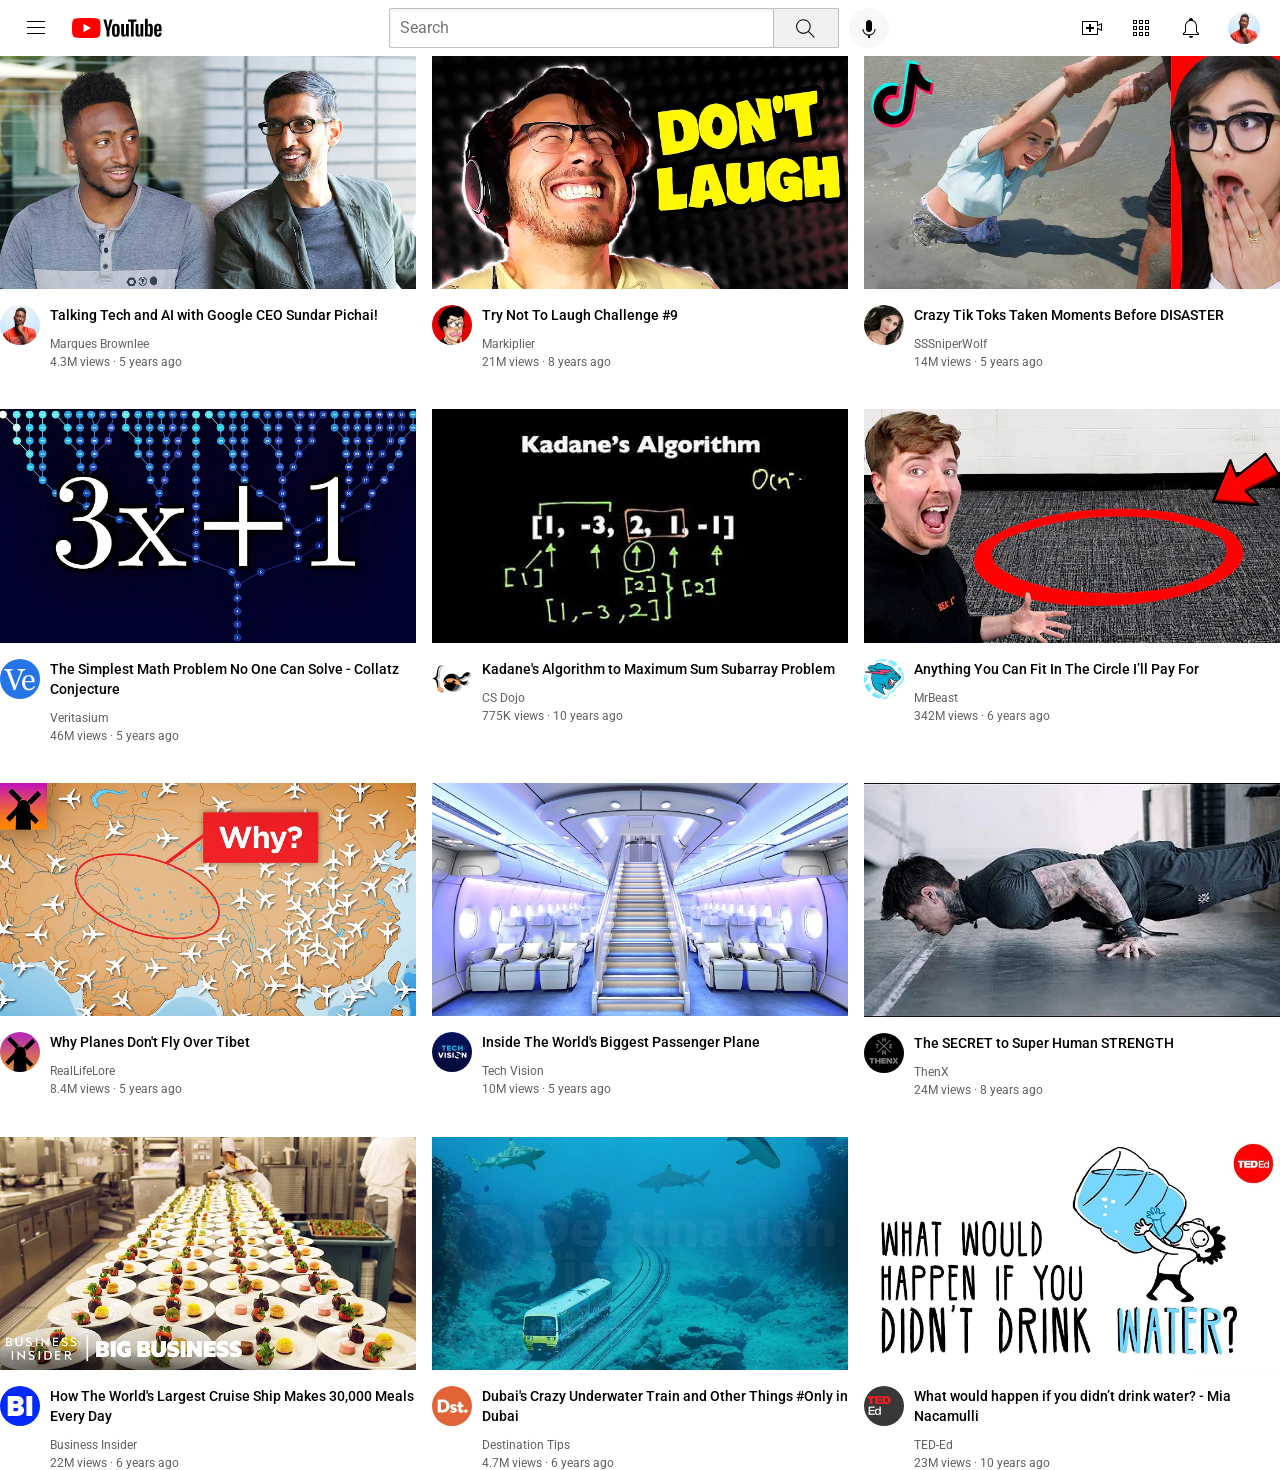
==== youtube-clone/index.html @ b902612a "Portfolio project added" ====
<!DOCTYPE html>
<html>
<head>
    <title>Youtube.com Clone</title>

    <link rel="preconnect" href="https://fonts.googleapis.com">
<link rel="preconnect" href="https://fonts.gstatic.com" crossorigin>
<link href="https://fonts.googleapis.com/css2?family=Roboto:wght@400;500;700&display=swap" rel="stylesheet">
    <link rel="stylesheet" href="styles/header.css">
    <link rel="stylesheet" href="styles/video.css">
    <link rel="stylesheet" href="styles/general.css">
</head>
<body>

  <div class="header">
    <div class="left-section">
      <img class="hamburger-menu" src="icons/hamburger-menu.svg" alt="">
      <img class="youtube-logo" src="icons/youtube-logo.svg" alt="">
    </div>
    <div class="middle-section">
      <input class="search-bar" type="text" placeholder="Search">
      <button class="search-button">
        <img class="search-icon" src="icons/search.svg" alt="">
      </button>
      <button class="mic-button">
        <img class="voice-search-icon" src="icons/voice-search-icon.svg" alt="">
      </button>
    </div>
    <div class="right-section">
      <img  class="upload-icon" src="icons/upload.svg">
      <img class="youtube-apps-icon" src="icons/youtube-apps.svg">
      <img class="notifications-icon" src="icons/notifications.svg">
      <img class="current-user-picture" src="channels/channel-1.jpg">
    </div>
    

  </div>


  <div class="video-grid">
    <div class="video-preview">
      <div class="thumbnail-row">
        <img class="thumbnail" src="thumbnails/thumbnail-1.webp" alt="">
      </div>
      <div class="video-info-grid">
        <div class="channel-picture">
          <img class="profile-picture" src="channels/channel-1.jpg">
        </div>
        <div class="video-info">
          <p class="video-title">Talking Tech and AI with Google CEO Sundar Pichai!</p>
          <p class="video-author">Marques Brownlee</p>
          <p class="video-stats">4.3M views &#183; 5 years ago</p>
        </div>
      </div>
      </div>

      <div class="video-preview">
      <div class="thumbnail-row">
        <img class="thumbnail" src="thumbnails/thumbnail-2.webp" alt="">
      </div>
      <div class="video-info-grid">
        <div class="channel-picture">
          <img class="profile-picture" src="channels/channel-2.jpg">
        </div>
        <div class="video-info">
          <p class="video-title">Try Not To Laugh Challenge #9</p>
          <p class="video-author">Markiplier</p>
          <p class="video-stats">21M views &#183; 8 years ago</p>
        </div>
      </div>
      </div>

      <div class="video-preview">
      <div class="thumbnail-row">
        <img class="thumbnail" src="thumbnails/thumbnail-3.webp" alt="">
      </div>
      <div class="video-info-grid">
        <div class="channel-picture">
          <img class="profile-picture" src="channels/channel-3.jpg">
        </div>
        <div class="video-info">
          <p class="video-title">Crazy Tik Toks Taken Moments Before DISASTER</p>
          <p class="video-author">SSSniperWolf</p>
          <p class="video-stats">14M views &#183; 5 years ago</p>
        </div>
      </div>
      </div>

      <div class="video-preview">
      <div class="thumbnail-row">
        <img class="thumbnail" src="thumbnails/thumbnail-4.webp" alt="">
      </div>
      <div class="video-info-grid">
        <div class="channel-picture">
          <img class="profile-picture" src="channels/channel-4.jpg">
        </div>
        <div class="video-info">
          <p class="video-title">The Simplest Math Problem No One Can Solve - Collatz Conjecture</p>
          <p class="video-author">Veritasium</p>
          <p class="video-stats">46M views &#183; 5 years ago</p>
        </div>
      </div>
      </div>

      <div class="video-preview">
      <div class="thumbnail-row">
        <img class="thumbnail" src="thumbnails/thumbnail-5.webp" alt="">
      </div>
      <div class="video-info-grid">
        <div class="channel-picture">
          <img class="profile-picture" src="channels/channel-5.jpg">
        </div>
        <div class="video-info">
          <p class="video-title"> Kadane's Algorithm to Maximum Sum Subarray Problem</p>
          <p class="video-author">CS Dojo</p>
          <p class="video-stats">775K views &#183; 10 years ago</p>
        </div>
      </div>
      </div>

      <div class="video-preview">
      <div class="thumbnail-row">
        <img class="thumbnail" src="thumbnails/thumbnail-6.webp" alt="">
      </div>
      <div class="video-info-grid">
        <div class="channel-picture">
          <img class="profile-picture" src="channels/channel-6.jpg">
        </div>
        <div class="video-info">
          <p class="video-title"> Anything You Can Fit In The Circle I’ll Pay For</p>
          <p class="video-author">MrBeast</p>
          <p class="video-stats">342M views &#183; 6 years ago</p>
        </div>
      </div>
      </div>

      <div class="video-preview">
      <div class="thumbnail-row">
        <img class="thumbnail" src="thumbnails/thumbnail-7.webp" alt="">
      </div>
      <div class="video-info-grid">
        <div class="channel-picture">
          <img class="profile-picture" src="channels/channel-7.jpg">
        </div>
        <div class="video-info">
          <p class="video-title"> Why Planes Don't Fly Over Tibet</p>
          <p class="video-author">RealLifeLore</p>
          <p class="video-stats">8.4M views &#183; 5 years ago</p>
        </div>
      </div>
      </div>

      <div class="video-preview">
      <div class="thumbnail-row">
        <img class="thumbnail" src="thumbnails/thumbnail-8.webp" alt="">
      </div>
      <div class="video-info-grid">
        <div class="channel-picture">
          <img class="profile-picture" src="channels/channel-8.jpg">
        </div>
        <div class="video-info">
          <p class="video-title">Inside The World's Biggest Passenger Plane</p>
          <p class="video-author">Tech Vision</p>
          <p class="video-stats">10M views &#183; 5 years ago</p>
        </div>
      </div>
      </div>

      <div class="video-preview">
      <div class="thumbnail-row">
        <img class="thumbnail" src="thumbnails/thumbnail-9.webp" alt="">
      </div>
      <div class="video-info-grid">
        <div class="channel-picture">
          <img class="profile-picture" src="channels/channel-9.jpg">
        </div>
        <div class="video-info">
          <p class="video-title">The SECRET to Super Human STRENGTH</p>
          <p class="video-author">ThenX</p>
          <p class="video-stats">24M views &#183; 8 years ago</p>
        </div>
      </div>
      </div>

      <div class="video-preview">
      <div class="thumbnail-row">
        <img class="thumbnail" src="thumbnails/thumbnail-10.webp" alt="">
      </div>
      <div class="video-info-grid">
        <div class="channel-picture">
          <img class="profile-picture" src="channels/channel-10.jpg">
        </div>
        <div class="video-info">
          <p class="video-title">How The World's Largest Cruise Ship Makes 30,000 Meals Every Day</p>
          <p class="video-author">Business Insider</p>
          <p class="video-stats">22M views &#183; 6 years ago</p>
        </div>
      </div>
      </div>

      <div class="video-preview">
      <div class="thumbnail-row">
        <img class="thumbnail" src="thumbnails/thumbnail-11.webp" alt="">
      </div>
      <div class="video-info-grid">
        <div class="channel-picture">
          <img class="profile-picture" src="channels/channel-11.jpg">
        </div>
        <div class="video-info">
          <p class="video-title">Dubai's Crazy Underwater Train and Other Things #Only in Dubai</p>
          <p class="video-author">Destination Tips</p>
          <p class="video-stats">4.7M views &#183; 6 years ago</p>
        </div>
      </div>
      </div>

      <div class="video-preview">
      <div class="thumbnail-row">
        <img class="thumbnail" src="thumbnails/thumbnail-12.webp" alt="">
      </div>
      <div class="video-info-grid">
        <div class="channel-picture">
          <img class="profile-picture" src="channels/channel-12.jpg">
        </div>
        <div class="video-info">
          <p class="video-title">What would happen if you didn’t drink water? - Mia Nacamulli</p>
          <p class="video-author">TED-Ed</p>
          <p class="video-stats">23M views &#183; 10 years ago</p>
        </div>
      </div>
      </div>
  </div>
</body>
</html>
---- youtube-clone/styles/header.css ----
.search-bar{
                font-size:20px;
                display:block;
}
.header{
    height:56px;
    display:flex;
    flex-direction:row;
    justify-content:space-between;
}
.left-section{
    display:flex;
    align-items:center;
}
.hamburger-menu{
    height:24px;
    margin-right:24px;
    margin-left:24px;
}
.youtube-logo{
    height:20px;
}
.middle-section{
    flex:1;
    margin-left:70px;
    margin-right:35px;
    max-width:500px;
    display:flex;
    align-items:center;
}
.search-button{
    height:40px;
    width:66px;
    background-color:rgb(240, 240, 240);
    border:1px solid rgb(192, 192, 192);
    margin-left:-1px;
    margin-right:10px;
}
.mic-button{
    height:40px;
    width:40px;
    border-radius:20px;
    border:none;
    background-color:rgb(248, 248, 248);
}
.voice-search-icon{
    height:24px;
    margin-top:4px;
    
}
.search-icon{
    height:25px;
    margin-top:4px;
}
.search-bar{
    flex:1;
    height:36px;
    padding-left:10px;
    font-size:16px;
    border:1px solid rgb(192, 192, 192);
    border-radius:2px;
    box-shadow:inset 1px 2px 3px rgba(0,0,0,0.05);
    width:0;
}
.search-bar::placeholder{
    font-size:16px;
    font-family:Roboto,Arial;
}
.right-section{
    width:180px;
    margin-right:20px;
    display:flex;
    align-items:center;
    justify-content:space-between;
    flex-shrink:0;
}
.upload-icon{
    height:24px;
}
.youtube-apps-icon{
    height:24px;
}
.notifications-icon{
    height:24px;
}
.current-user-picture{
    height:32px;
    width:32px;
    border-radius:50%;
}
---- youtube-clone/styles/video.css ----
.thumbnail{
            width:100%;
            
            }
            
            .video-title{
            margin-top: 0px;
            font-size: 14px;
            font-weight: 500;
            line-height: 20px;
            margin-bottom:12px;
            }

            .video-info-grid{
            display:grid;
            grid-template-columns: 50px 1fr;
            }
            
            .profile-picture{
            width:40px;
            border-radius:50px;
            }
            .thumbnail-row{
            margin-bottom:12px;
            }

            .video-author,.video-stats{
            font-size:12px;
            color:rgb(96,96,96);
            }
            .video-author{
            margin-bottom:4px;
            }
            .video-grid{
            display:grid;
            grid-template-columns:1fr 1fr 1fr;
            column-gap:16px;
            row-gap:40px;
            }
---- youtube-clone/styles/general.css ----
p{
            font-family:Roboto,sans-serif;
            margin-top: 0;
            margin-bottom: 0;
        }
body{
    margin:0;
    }
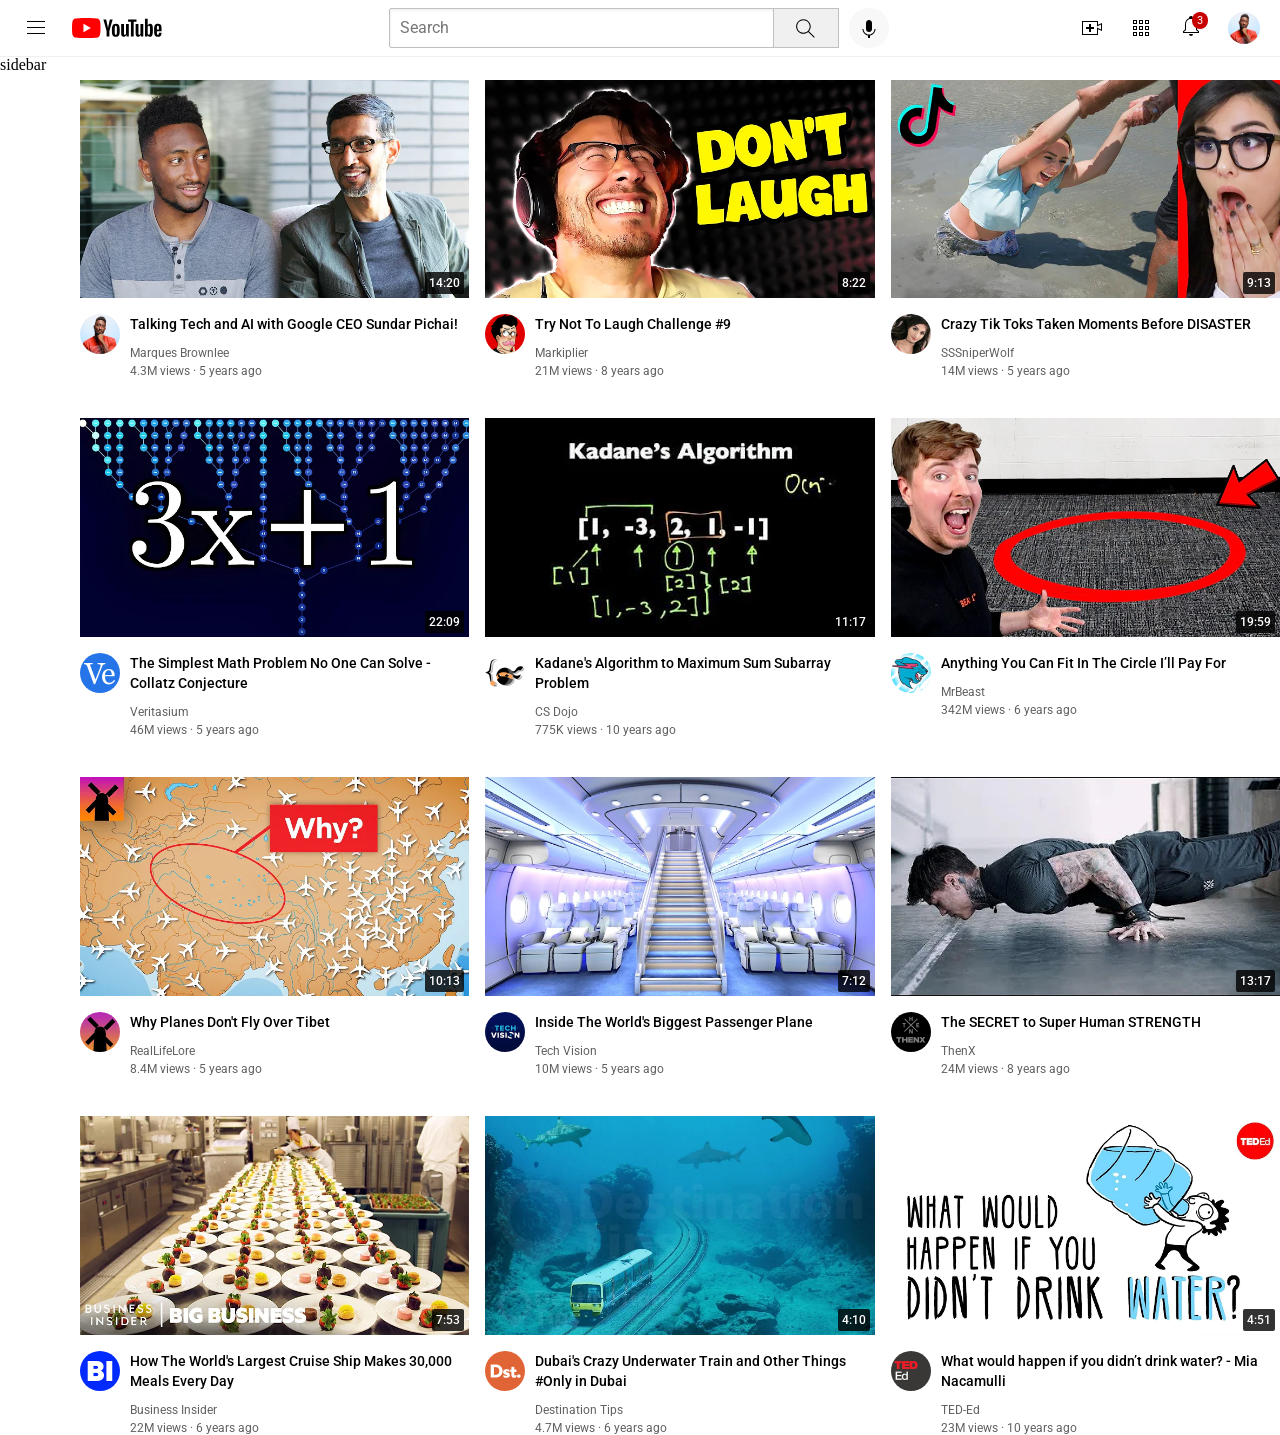
==== commit 315d478d: "covered positions in css" ====
--- a/youtube-clone/index.html
+++ b/youtube-clone/index.html
@@ -9,6 +9,7 @@
     <link rel="stylesheet" href="styles/header.css">
     <link rel="stylesheet" href="styles/video.css">
     <link rel="stylesheet" href="styles/general.css">
+    <link rel="stylesheet" href="styles/sidebar.css">
 </head>
 <body>
 
@@ -29,11 +30,16 @@
     <div class="right-section">
       <img  class="upload-icon" src="icons/upload.svg">
       <img class="youtube-apps-icon" src="icons/youtube-apps.svg">
-      <img class="notifications-icon" src="icons/notifications.svg">
+      <div class="notifications-icon-container">
+              <img class="notifications-icon" src="icons/notifications.svg">
+              <div class="notifications-count">3</div>
+      </div>
       <img class="current-user-picture" src="channels/channel-1.jpg">
     </div>
-    
-
+  </div>
+
+  <div class="sidebar">
+    sidebar
   </div>
 
 
@@ -41,6 +47,7 @@
     <div class="video-preview">
       <div class="thumbnail-row">
         <img class="thumbnail" src="thumbnails/thumbnail-1.webp" alt="">
+        <div class="video-time">14:20</div>
       </div>
       <div class="video-info-grid">
         <div class="channel-picture">
@@ -57,6 +64,7 @@
       <div class="video-preview">
       <div class="thumbnail-row">
         <img class="thumbnail" src="thumbnails/thumbnail-2.webp" alt="">
+        <div class="video-time">8:22</div>
       </div>
       <div class="video-info-grid">
         <div class="channel-picture">
@@ -73,6 +81,7 @@
       <div class="video-preview">
       <div class="thumbnail-row">
         <img class="thumbnail" src="thumbnails/thumbnail-3.webp" alt="">
+        <div class="video-time">9:13</div>
       </div>
       <div class="video-info-grid">
         <div class="channel-picture">
@@ -89,6 +98,7 @@
       <div class="video-preview">
       <div class="thumbnail-row">
         <img class="thumbnail" src="thumbnails/thumbnail-4.webp" alt="">
+        <div class="video-time">22:09</div>
       </div>
       <div class="video-info-grid">
         <div class="channel-picture">
@@ -105,6 +115,7 @@
       <div class="video-preview">
       <div class="thumbnail-row">
         <img class="thumbnail" src="thumbnails/thumbnail-5.webp" alt="">
+        <div class="video-time">11:17</div>
       </div>
       <div class="video-info-grid">
         <div class="channel-picture">
@@ -121,6 +132,7 @@
       <div class="video-preview">
       <div class="thumbnail-row">
         <img class="thumbnail" src="thumbnails/thumbnail-6.webp" alt="">
+        <div class="video-time">19:59</div>
       </div>
       <div class="video-info-grid">
         <div class="channel-picture">
@@ -137,6 +149,7 @@
       <div class="video-preview">
       <div class="thumbnail-row">
         <img class="thumbnail" src="thumbnails/thumbnail-7.webp" alt="">
+        <div class="video-time">10:13</div>
       </div>
       <div class="video-info-grid">
         <div class="channel-picture">
@@ -153,6 +166,7 @@
       <div class="video-preview">
       <div class="thumbnail-row">
         <img class="thumbnail" src="thumbnails/thumbnail-8.webp" alt="">
+        <div class="video-time">7:12</div>
       </div>
       <div class="video-info-grid">
         <div class="channel-picture">
@@ -169,6 +183,7 @@
       <div class="video-preview">
       <div class="thumbnail-row">
         <img class="thumbnail" src="thumbnails/thumbnail-9.webp" alt="">
+        <div class="video-time">13:17</div>
       </div>
       <div class="video-info-grid">
         <div class="channel-picture">
@@ -185,6 +200,7 @@
       <div class="video-preview">
       <div class="thumbnail-row">
         <img class="thumbnail" src="thumbnails/thumbnail-10.webp" alt="">
+        <div class="video-time">7:53</div>
       </div>
       <div class="video-info-grid">
         <div class="channel-picture">
@@ -201,6 +217,7 @@
       <div class="video-preview">
       <div class="thumbnail-row">
         <img class="thumbnail" src="thumbnails/thumbnail-11.webp" alt="">
+        <div class="video-time">4:10</div>
       </div>
       <div class="video-info-grid">
         <div class="channel-picture">
@@ -217,6 +234,7 @@
       <div class="video-preview">
       <div class="thumbnail-row">
         <img class="thumbnail" src="thumbnails/thumbnail-12.webp" alt="">
+        <div class="video-time">4:51</div>
       </div>
       <div class="video-info-grid">
         <div class="channel-picture">
--- a/youtube-clone/styles/header.css
+++ b/youtube-clone/styles/header.css
@@ -7,6 +7,13 @@
     display:flex;
     flex-direction:row;
     justify-content:space-between;
+    position:fixed;
+    top:0;
+    left:0;
+    right:0;
+    background-color:rgb(255, 255, 255);
+    border-bottom:1px solid rgb(240, 240, 240);
+    z-index:100;
 }
 .left-section{
     display:flex;
@@ -83,6 +90,21 @@
 .notifications-icon{
     height:24px;
 }
+.notifications-icon-container{
+    position: relative;
+}
+.notifications-count{
+    position: absolute;
+    top:-2px;
+    right:-5px;
+    background-color: rgb(200,0,0);
+    color:white;
+    font-family:Roboto,Arial;
+    font-size:11px;
+    padding:2px 5px 2px 5px;
+    border-radius:12px;
+
+}
 .current-user-picture{
     height:32px;
     width:32px;
--- a/youtube-clone/styles/video.css
+++ b/youtube-clone/styles/video.css
@@ -23,6 +23,7 @@
             }
             .thumbnail-row{
             margin-bottom:12px;
+            position:relative;
             }
 
             .video-author,.video-stats{
@@ -37,4 +38,20 @@
             grid-template-columns:1fr 1fr 1fr;
             column-gap:16px;
             row-gap:40px;
+            }
+            .video-time{
+                font-family:Roboto,Arial;
+                font-size:12px;
+                font-weight: 500;
+                padding-bottom:4px;
+                padding-top: 4px;
+                padding-left: 4px;
+                padding-right: 4px;
+                background-color:rgba(0,0,0,0.8);
+                border-radius: 2px;
+                color:white;
+                position:absolute;
+                bottom:8px;
+                right:5px;
+
             }
--- a/youtube-clone/styles/general.css
+++ b/youtube-clone/styles/general.css
@@ -5,4 +5,6 @@
         }
 body{
     margin:0;
+    padding-top:80px;
+    padding-left:80px;
     }
--- a/youtube-clone/styles/sidebar.css
+++ b/youtube-clone/styles/sidebar.css
@@ -0,0 +1,10 @@
+.sidebar{
+    position:fixed;
+    left:0;
+    bottom:0;
+    top:56px;
+    background-color:white;
+    width:72px;
+
+
+}
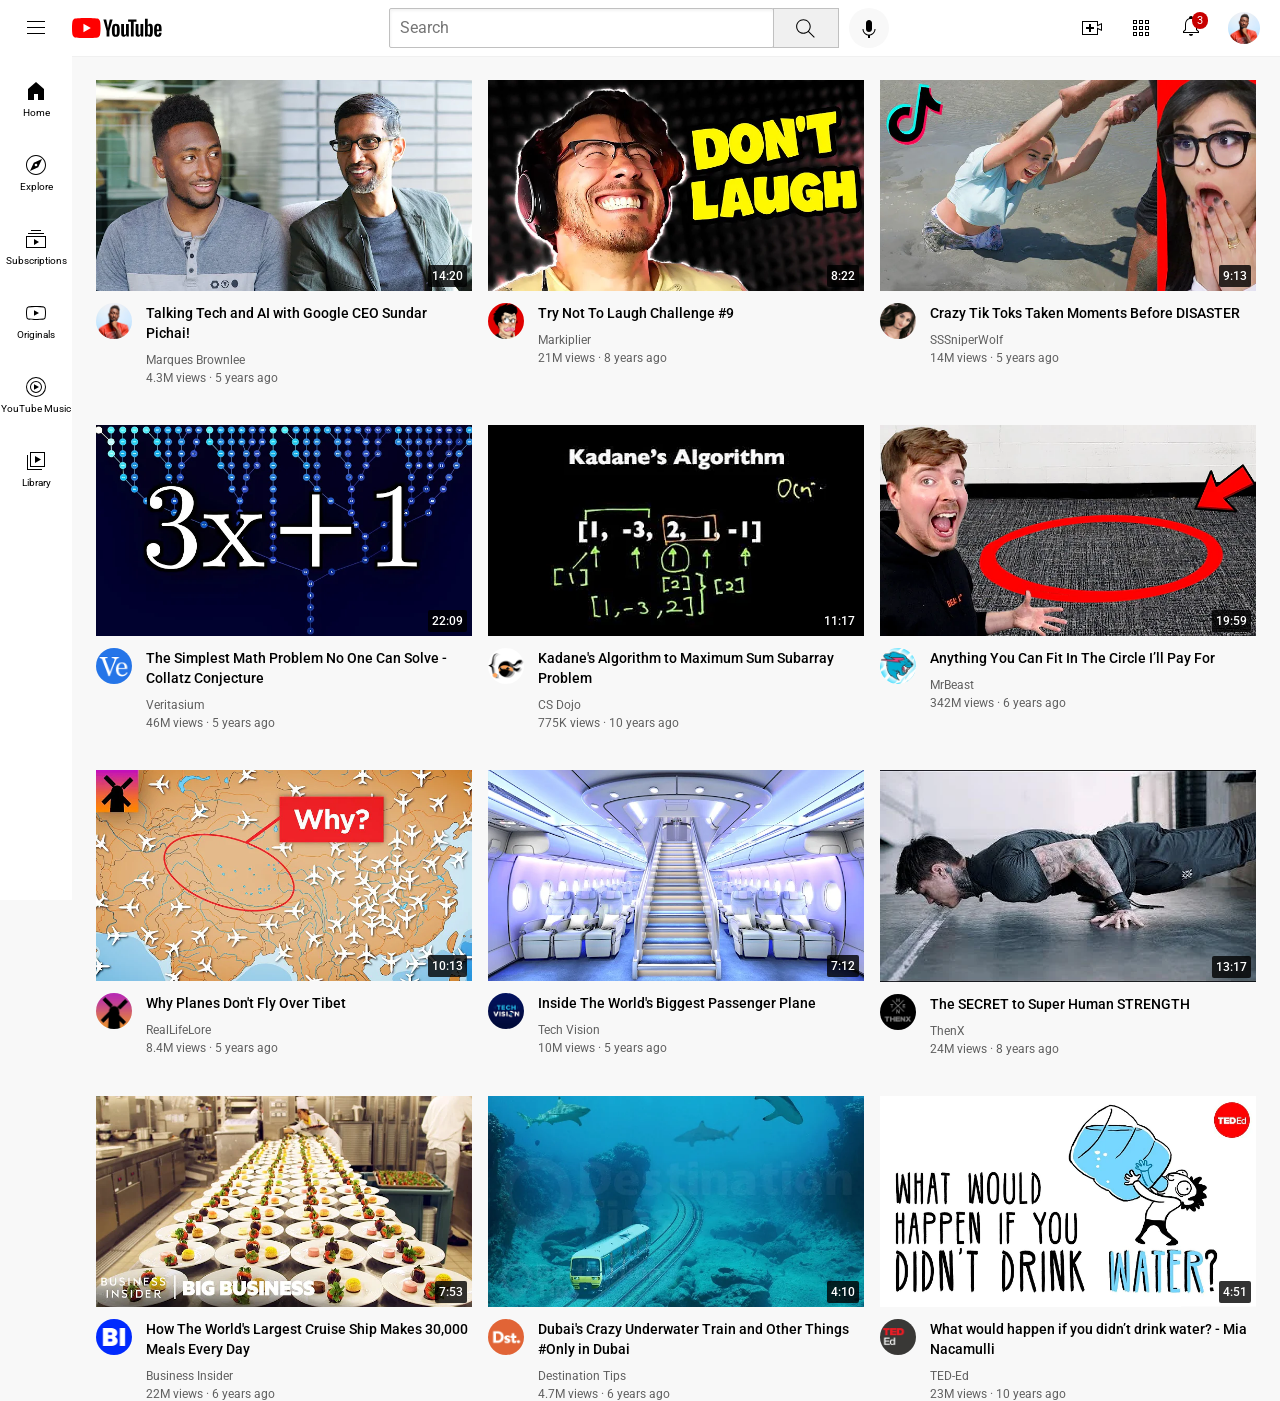
==== commit 20b9f6ae: "Added tooltip" ====
--- a/youtube-clone/index.html
+++ b/youtube-clone/index.html
@@ -1,16 +1,18 @@
 <!DOCTYPE html>
 <html>
+
 <head>
-    <title>Youtube.com Clone</title>
-
-    <link rel="preconnect" href="https://fonts.googleapis.com">
-<link rel="preconnect" href="https://fonts.gstatic.com" crossorigin>
-<link href="https://fonts.googleapis.com/css2?family=Roboto:wght@400;500;700&display=swap" rel="stylesheet">
-    <link rel="stylesheet" href="styles/header.css">
-    <link rel="stylesheet" href="styles/video.css">
-    <link rel="stylesheet" href="styles/general.css">
-    <link rel="stylesheet" href="styles/sidebar.css">
+  <title>Youtube.com Clone</title>
+
+  <link rel="preconnect" href="https://fonts.googleapis.com">
+  <link rel="preconnect" href="https://fonts.gstatic.com" crossorigin>
+  <link href="https://fonts.googleapis.com/css2?family=Roboto:wght@400;500;700&display=swap" rel="stylesheet">
+  <link rel="stylesheet" href="styles/header.css">
+  <link rel="stylesheet" href="styles/video.css">
+  <link rel="stylesheet" href="styles/general.css">
+  <link rel="stylesheet" href="styles/sidebar.css">
 </head>
+
 <body>
 
   <div class="header">
@@ -22,24 +24,48 @@
       <input class="search-bar" type="text" placeholder="Search">
       <button class="search-button">
         <img class="search-icon" src="icons/search.svg" alt="">
+        <div class="tooltip">Search</div>
       </button>
       <button class="mic-button">
         <img class="voice-search-icon" src="icons/voice-search-icon.svg" alt="">
       </button>
     </div>
     <div class="right-section">
-      <img  class="upload-icon" src="icons/upload.svg">
+      <img class="upload-icon" src="icons/upload.svg">
       <img class="youtube-apps-icon" src="icons/youtube-apps.svg">
       <div class="notifications-icon-container">
-              <img class="notifications-icon" src="icons/notifications.svg">
-              <div class="notifications-count">3</div>
+        <img class="notifications-icon" src="icons/notifications.svg">
+        <div class="notifications-count">3</div>
       </div>
       <img class="current-user-picture" src="channels/channel-1.jpg">
     </div>
   </div>
 
   <div class="sidebar">
-    sidebar
+    <div class="sidebar-links">
+      <img src="icons/home.svg">
+      <div>Home</div>
+    </div>
+    <div class="sidebar-links">
+      <img src="icons/explore.svg">
+      <div>Explore</div>
+    </div>
+    <div class="sidebar-links">
+      <img src="icons/subscriptions.svg">
+      <div>Subscriptions</div>
+    </div>
+    <div class="sidebar-links">
+      <img src="icons/originals.svg">
+      <div>Originals</div>
+    </div>
+    <div class="sidebar-links">
+      <img src="icons/youtube-music.svg">
+      <div>YouTube Music</div>
+    </div>
+    <div class="sidebar-links">
+      <img src="icons/library.svg">
+      <div>Library</div>
+    </div>
   </div>
 
 
@@ -59,9 +85,9 @@
           <p class="video-stats">4.3M views &#183; 5 years ago</p>
         </div>
       </div>
-      </div>
-
-      <div class="video-preview">
+    </div>
+
+    <div class="video-preview">
       <div class="thumbnail-row">
         <img class="thumbnail" src="thumbnails/thumbnail-2.webp" alt="">
         <div class="video-time">8:22</div>
@@ -76,9 +102,9 @@
           <p class="video-stats">21M views &#183; 8 years ago</p>
         </div>
       </div>
-      </div>
-
-      <div class="video-preview">
+    </div>
+
+    <div class="video-preview">
       <div class="thumbnail-row">
         <img class="thumbnail" src="thumbnails/thumbnail-3.webp" alt="">
         <div class="video-time">9:13</div>
@@ -93,9 +119,9 @@
           <p class="video-stats">14M views &#183; 5 years ago</p>
         </div>
       </div>
-      </div>
-
-      <div class="video-preview">
+    </div>
+
+    <div class="video-preview">
       <div class="thumbnail-row">
         <img class="thumbnail" src="thumbnails/thumbnail-4.webp" alt="">
         <div class="video-time">22:09</div>
@@ -110,9 +136,9 @@
           <p class="video-stats">46M views &#183; 5 years ago</p>
         </div>
       </div>
-      </div>
-
-      <div class="video-preview">
+    </div>
+
+    <div class="video-preview">
       <div class="thumbnail-row">
         <img class="thumbnail" src="thumbnails/thumbnail-5.webp" alt="">
         <div class="video-time">11:17</div>
@@ -127,9 +153,9 @@
           <p class="video-stats">775K views &#183; 10 years ago</p>
         </div>
       </div>
-      </div>
-
-      <div class="video-preview">
+    </div>
+
+    <div class="video-preview">
       <div class="thumbnail-row">
         <img class="thumbnail" src="thumbnails/thumbnail-6.webp" alt="">
         <div class="video-time">19:59</div>
@@ -144,9 +170,9 @@
           <p class="video-stats">342M views &#183; 6 years ago</p>
         </div>
       </div>
-      </div>
-
-      <div class="video-preview">
+    </div>
+
+    <div class="video-preview">
       <div class="thumbnail-row">
         <img class="thumbnail" src="thumbnails/thumbnail-7.webp" alt="">
         <div class="video-time">10:13</div>
@@ -161,9 +187,9 @@
           <p class="video-stats">8.4M views &#183; 5 years ago</p>
         </div>
       </div>
-      </div>
-
-      <div class="video-preview">
+    </div>
+
+    <div class="video-preview">
       <div class="thumbnail-row">
         <img class="thumbnail" src="thumbnails/thumbnail-8.webp" alt="">
         <div class="video-time">7:12</div>
@@ -178,9 +204,9 @@
           <p class="video-stats">10M views &#183; 5 years ago</p>
         </div>
       </div>
-      </div>
-
-      <div class="video-preview">
+    </div>
+
+    <div class="video-preview">
       <div class="thumbnail-row">
         <img class="thumbnail" src="thumbnails/thumbnail-9.webp" alt="">
         <div class="video-time">13:17</div>
@@ -195,9 +221,9 @@
           <p class="video-stats">24M views &#183; 8 years ago</p>
         </div>
       </div>
-      </div>
-
-      <div class="video-preview">
+    </div>
+
+    <div class="video-preview">
       <div class="thumbnail-row">
         <img class="thumbnail" src="thumbnails/thumbnail-10.webp" alt="">
         <div class="video-time">7:53</div>
@@ -212,9 +238,9 @@
           <p class="video-stats">22M views &#183; 6 years ago</p>
         </div>
       </div>
-      </div>
-
-      <div class="video-preview">
+    </div>
+
+    <div class="video-preview">
       <div class="thumbnail-row">
         <img class="thumbnail" src="thumbnails/thumbnail-11.webp" alt="">
         <div class="video-time">4:10</div>
@@ -229,9 +255,9 @@
           <p class="video-stats">4.7M views &#183; 6 years ago</p>
         </div>
       </div>
-      </div>
-
-      <div class="video-preview">
+    </div>
+
+    <div class="video-preview">
       <div class="thumbnail-row">
         <img class="thumbnail" src="thumbnails/thumbnail-12.webp" alt="">
         <div class="video-time">4:51</div>
@@ -246,7 +272,8 @@
           <p class="video-stats">23M views &#183; 10 years ago</p>
         </div>
       </div>
-      </div>
+    </div>
   </div>
 </body>
+
 </html>
--- a/youtube-clone/styles/header.css
+++ b/youtube-clone/styles/header.css
@@ -42,6 +42,22 @@
     border:1px solid rgb(192, 192, 192);
     margin-left:-1px;
     margin-right:10px;
+    position: relative;
+}
+.search-button .tooltip{
+    position: absolute;
+    background-color: gray;
+    color:white;
+    padding: 4px 8px 4px 8px;
+    border-radius:2px;
+    font-size:12px;
+    bottom:-30px;
+    opacity:0;
+    transition:opacity 0.15s;
+    pointer-events:none;
+}
+.search-button:hover .tooltip{
+    opacity:1;
 }
 .mic-button{
     height:40px;
--- a/youtube-clone/styles/video.css
+++ b/youtube-clone/styles/video.css
@@ -9,7 +9,7 @@
             font-size: 14px;
             font-weight: 500;
             line-height: 20px;
-            margin-bottom:12px;
+            margin-bottom:10px;
             }
 
             .video-info-grid{
@@ -18,11 +18,11 @@
             }
             
             .profile-picture{
-            width:40px;
+            width:36px;
             border-radius:50px;
             }
             .thumbnail-row{
-            margin-bottom:12px;
+            margin-bottom:8px;
             position:relative;
             }
 
--- a/youtube-clone/styles/general.css
+++ b/youtube-clone/styles/general.css
@@ -6,5 +6,7 @@
 body{
     margin:0;
     padding-top:80px;
-    padding-left:80px;
+    padding-left:96px;
+    padding-right: 24px;
+    background-color: rgb(248,248,248);
     }
--- a/youtube-clone/styles/sidebar.css
+++ b/youtube-clone/styles/sidebar.css
@@ -5,6 +5,25 @@
     top:56px;
     background-color:white;
     width:72px;
-
-
+    z-index: 200;
+    padding-top: 5px;
+}
+.sidebar-links{
+    height:74px;
+    display:flex;
+    justify-content:center;
+    align-items:center;
+    flex-direction: column;
+    cursor: pointer;
+}
+.sidebar-links:hover{
+    background-color:rgb(235,235,235) ;
+}
+.sidebar-links img{
+    height:24px;
+    margin-bottom: 4px;
+}
+.sidebar-links div{
+    font-family:Roboto,Arial;
+    font-size:10px;
 }
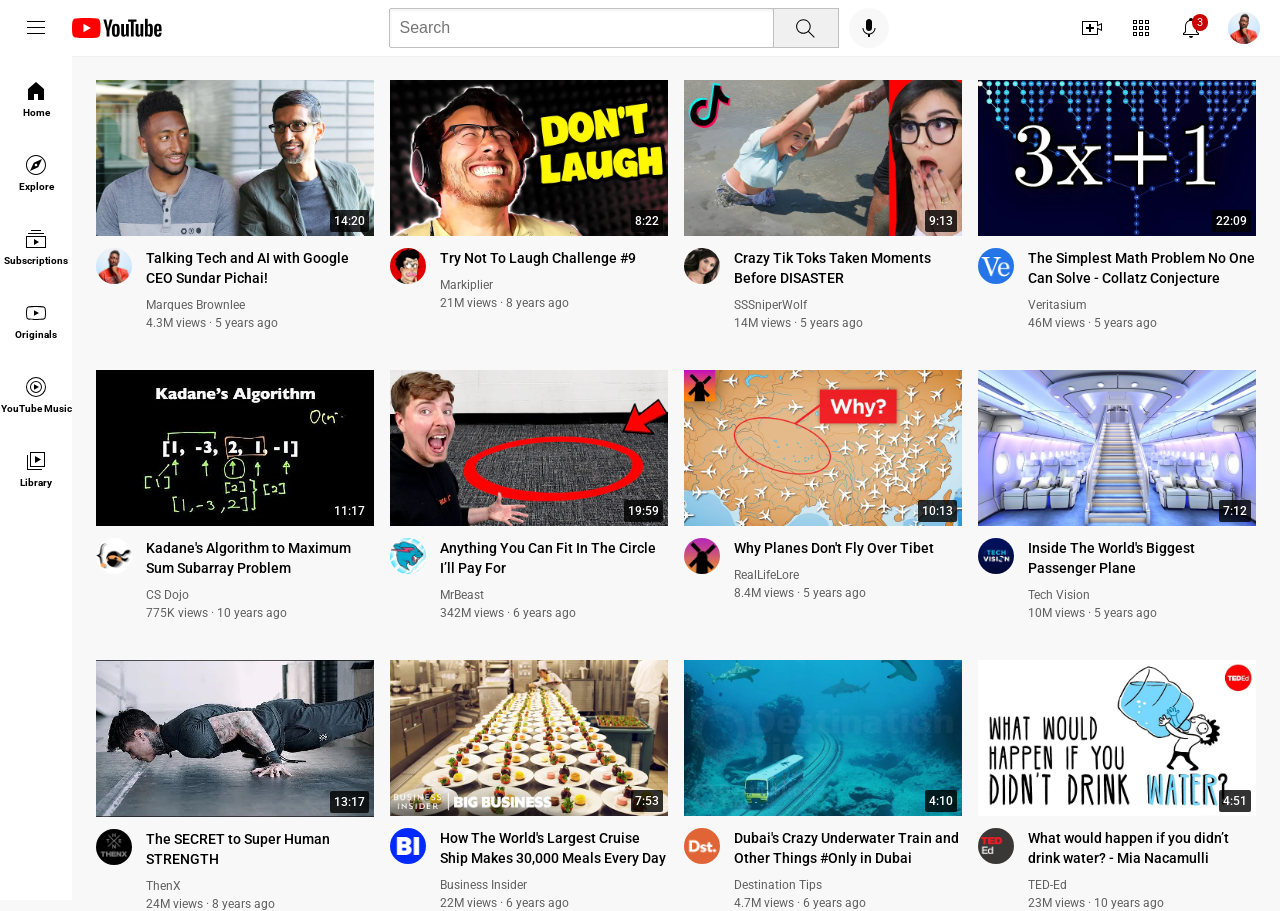
==== commit be8899e8: "completed clone of youtube" ====
--- a/youtube-clone/index.html
+++ b/youtube-clone/index.html
@@ -15,7 +15,7 @@
 
 <body>
 
-  <div class="header">
+  <header class="header">
     <div class="left-section">
       <img class="hamburger-menu" src="icons/hamburger-menu.svg" alt="">
       <img class="youtube-logo" src="icons/youtube-logo.svg" alt="">
@@ -28,20 +28,30 @@
       </button>
       <button class="mic-button">
         <img class="voice-search-icon" src="icons/voice-search-icon.svg" alt="">
+        <div class="tooltip">Search with your voice</div>
       </button>
     </div>
     <div class="right-section">
-      <img class="upload-icon" src="icons/upload.svg">
-      <img class="youtube-apps-icon" src="icons/youtube-apps.svg">
+      <div class="upload-icon-container">
+        <img class="upload-icon" src="icons/upload.svg">
+        <div class="tooltip">Create</div>
+      </div>
+      <div class="youtube-apps-container">
+        <img class="youtube-apps-icon" src="icons/youtube-apps.svg">
+        <div class="tooltip">YouTube apps</div>
+      </div>
+      
       <div class="notifications-icon-container">
         <img class="notifications-icon" src="icons/notifications.svg">
         <div class="notifications-count">3</div>
+        <div class="tooltip">Notifications</div>
       </div>
       <img class="current-user-picture" src="channels/channel-1.jpg">
-    </div>
-  </div>
-
-  <div class="sidebar">
+    
+    </div>
+  </header>
+
+  <nav class="sidebar">
     <div class="sidebar-links">
       <img src="icons/home.svg">
       <div>Home</div>
@@ -66,10 +76,10 @@
       <img src="icons/library.svg">
       <div>Library</div>
     </div>
-  </div>
-
-
-  <div class="video-grid">
+  </nav>
+
+  <main>
+  <section class="video-grid">
     <div class="video-preview">
       <div class="thumbnail-row">
         <img class="thumbnail" src="thumbnails/thumbnail-1.webp" alt="">
@@ -273,7 +283,8 @@
         </div>
       </div>
     </div>
-  </div>
+  </section>
+  </main>
 </body>
 
 </html>
--- a/youtube-clone/styles/header.css
+++ b/youtube-clone/styles/header.css
@@ -42,9 +42,21 @@
     border:1px solid rgb(192, 192, 192);
     margin-left:-1px;
     margin-right:10px;
+}
+.search-button,.mic-button,
+.upload-icon-container,.youtube-apps-container,
+.notifications-icon-container{
+    display: flex;
+    justify-content: center;
+    align-items: center;
     position: relative;
 }
-.search-button .tooltip{
+.search-button .tooltip,
+.mic-button .tooltip,
+.upload-icon-container .tooltip,
+.youtube-apps-container .tooltip,
+.notifications-icon-container .tooltip
+{
     position: absolute;
     background-color: gray;
     color:white;
@@ -55,8 +67,14 @@
     opacity:0;
     transition:opacity 0.15s;
     pointer-events:none;
+    white-space: nowrap;
 }
-.search-button:hover .tooltip{
+.search-button:hover .tooltip,
+.mic-button:hover .tooltip,
+.upload-icon-container:hover .tooltip,
+.youtube-apps-container:hover .tooltip,
+.notifications-icon-container:hover .tooltip
+{
     opacity:1;
 }
 .mic-button{
@@ -68,12 +86,10 @@
 }
 .voice-search-icon{
     height:24px;
-    margin-top:4px;
     
 }
 .search-icon{
     height:25px;
-    margin-top:4px;
 }
 .search-bar{
     flex:1;
@@ -86,9 +102,7 @@
     width:0;
 }
 .search-bar::placeholder{
-    font-size:16px;
-    font-family:Roboto,Arial;
-}
+    font-size:16px;}
 .right-section{
     width:180px;
     margin-right:20px;
@@ -114,9 +128,7 @@
     top:-2px;
     right:-5px;
     background-color: rgb(200,0,0);
-    color:white;
-    font-family:Roboto,Arial;
-    font-size:11px;
+    color:white;    font-size:11px;
     padding:2px 5px 2px 5px;
     border-radius:12px;
 
--- a/youtube-clone/styles/video.css
+++ b/youtube-clone/styles/video.css
@@ -39,19 +39,34 @@
             column-gap:16px;
             row-gap:40px;
             }
+/*==========RESPONSIVE DESIGN==============*/
+            @media (max-width:750px){
+                .video-grid{
+                    grid-template-columns: 1fr 1fr;
+                }
+            }
+            
+            @media(min-width:751px ) and (max-width:999px){
+                .video-grid{
+                    grid-template-columns: 1fr 1fr 1fr;
+                }
+            }
+            @media(min-width:1000px){
+                .video-grid{
+                    grid-template-columns:1fr 1fr 1fr 1fr;
+                }
+            }
+
+
             .video-time{
                 font-family:Roboto,Arial;
                 font-size:12px;
                 font-weight: 500;
-                padding-bottom:4px;
-                padding-top: 4px;
-                padding-left: 4px;
-                padding-right: 4px;
+                padding:4px;
                 background-color:rgba(0,0,0,0.8);
                 border-radius: 2px;
                 color:white;
                 position:absolute;
                 bottom:8px;
                 right:5px;
-
             }
--- a/youtube-clone/styles/general.css
+++ b/youtube-clone/styles/general.css
@@ -4,6 +4,7 @@
             margin-bottom: 0;
         }
 body{
+    font-family:Roboto,Arial;
     margin:0;
     padding-top:80px;
     padding-left:96px;
--- a/youtube-clone/styles/sidebar.css
+++ b/youtube-clone/styles/sidebar.css
@@ -24,6 +24,6 @@
     margin-bottom: 4px;
 }
 .sidebar-links div{
-    font-family:Roboto,Arial;
     font-size:10px;
+    font-weight:700;
 }
